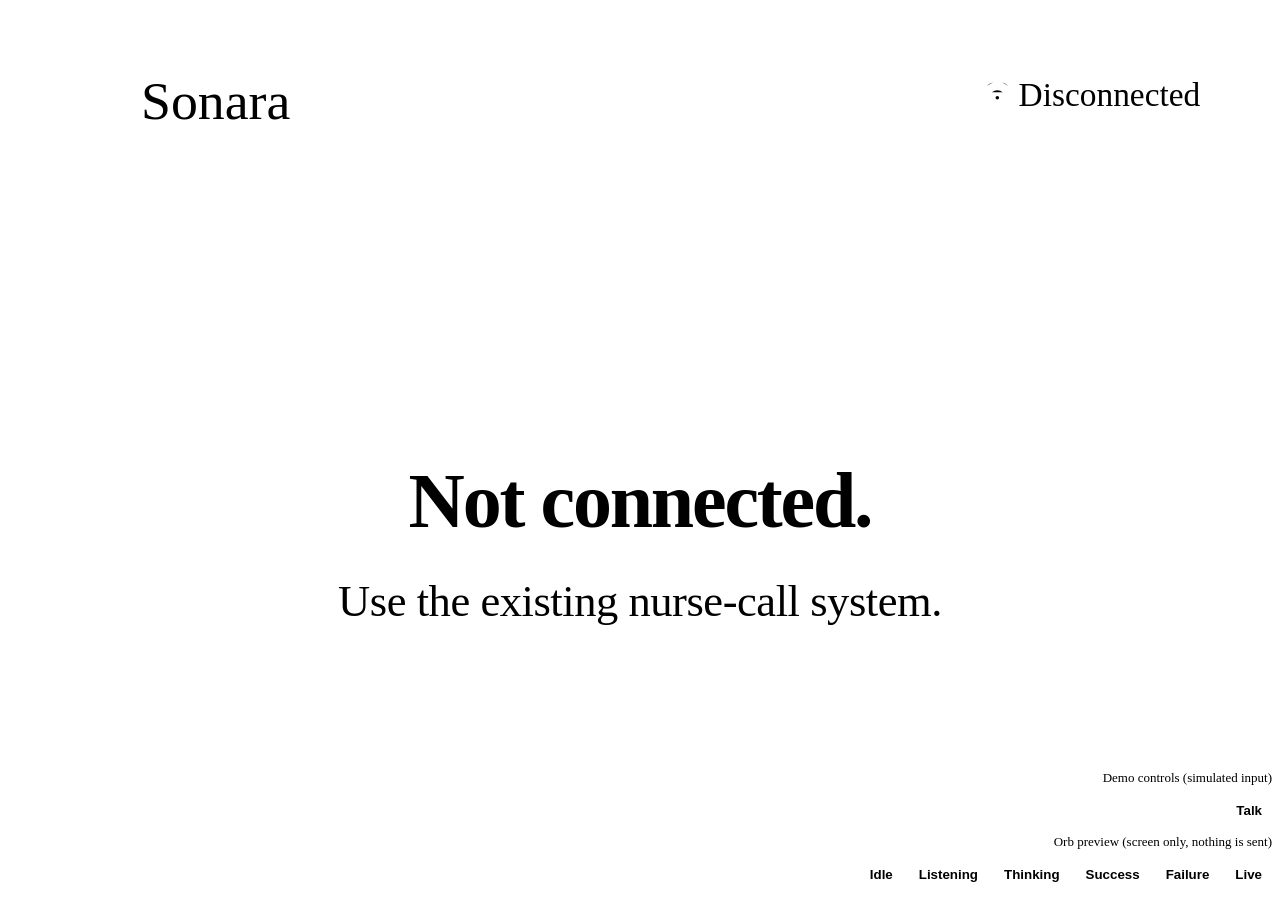
==== web/room/index.html @ c169e506 "ui: thinking view keeps the sand wash to match the peach orb" ====
<!doctype html>
<html lang="en">
<head>
<meta charset="utf-8">
<meta name="viewport" content="width=device-width, initial-scale=1">
<title>Sonara</title>
<link rel="preload" href="/static/shared/fonts/Inter.ttf" as="font" type="font/ttf" crossorigin>
<link rel="stylesheet" href="/static/shared/base.css">
<script src="/static/shared/orb.js"></script>
<style>
  /* Sized in mockup pixels: the v2 mockup panel is 690 x 478, so 1 mock px = --px at any screen size. */
  :root { --px: min(calc(100vw / 690), calc(100vh / 478)); }
  html, body { height: 100%; overflow: hidden; background: var(--canvas); }
  body { display: grid; place-items: center; --wash: var(--sand-wash); }
  body[data-view="listening"] { --wash: var(--lavender-wash); }   /* processing keeps the sand wash: the orb thinks in peach */
  body[data-view="confirm"] { --wash: var(--lilac-wash); }
  body[data-view="notified"], body[data-view="acked"] { --wash: var(--green-wash); }
  body[data-view="failed"], body[data-view="offline"] { --wash: var(--rose-wash); }

  /* full-bleed: fills the whole display (1024x600 on the board), no frame */
  .screen { position: fixed; inset: 0; overflow: hidden; background: var(--canvas); }
  .floor { position: absolute; inset: auto 0 0 0; height: max(calc(118 * var(--px)), 20vh); pointer-events: none;
    background: linear-gradient(to bottom, color-mix(in srgb, var(--wash) 0%, transparent), var(--wash) 70%);
    clip-path: polygon(0 0, 50% 62%, 100% 0, 100% 100%, 0 100%); transition: background .3s ease; }

  header { position: absolute; top: calc(24 * var(--px)); left: calc(34 * var(--px)); right: calc(26 * var(--px));
    display: flex; align-items: center; justify-content: space-between; z-index: 1; }
  .logo { font-size: calc(29 * var(--px)); gap: calc(12 * var(--px)); }
  .logo .ico { width: calc(42 * var(--px)); height: calc(40 * var(--px)); stroke-width: 3.2; }
  .conn { font-size: calc(18 * var(--px)); padding: calc(9 * var(--px)) calc(17 * var(--px)); border-radius: calc(9 * var(--px)); gap: calc(10 * var(--px)); }
  .conn .ico { width: calc(23 * var(--px)); height: calc(23 * var(--px)); }

  /* every screen is laid out absolutely to mockup coordinates, so states never reflow each other */
  /* the content box keeps the mockup's 690 x 478 proportions, centred on any screen shape */
  .view { position: absolute; left: 50%; top: 50%; width: calc(690 * var(--px)); height: calc(478 * var(--px));
    transform: translate(-50%, -50%); display: none; }
  body[data-view="ready"] #v-ready, body[data-view="retry"] #v-ready, body[data-view="cancelled"] #v-ready,
  body[data-view="listening"] #v-listen, body[data-view="processing"] #v-listen,
  body[data-view="confirm"] #v-confirm,
  body[data-view="sending"] #v-done, body[data-view="notified"] #v-done, body[data-view="acked"] #v-done,
  body[data-view="failed"] #v-done, body[data-view="offline"] #v-done { display: block; animation: in .25s ease both; }
  @keyframes in { from { opacity: 0; } }

  .t { position: absolute; left: 0; right: 0; text-align: center; margin: 0; padding: 0 calc(24 * var(--px)); }
  h1.t { font-weight: 800; letter-spacing: -.028em; line-height: 1.05; }
  .gray { color: var(--ink-2); font-weight: 400; letter-spacing: -.01em; }

  /* ready */
  #v-ready h1 { top: calc(110 * var(--px)); font-size: calc(54 * var(--px)); }
  #v-ready .sub { top: calc(174 * var(--px)); font-size: calc(24.5 * var(--px)); }
  /* listening */
  #v-listen h1 { top: calc(270 * var(--px)); font-size: calc(56 * var(--px)); }
  #v-listen .sub { top: calc(337 * var(--px)); font-size: calc(26 * var(--px)); }

  /* confirm */
  #v-confirm .ask { top: calc(84 * var(--px)); font-size: calc(26 * var(--px)); }
  .card { position: absolute; left: calc(57 * var(--px)); right: calc(57 * var(--px)); top: calc(137 * var(--px)); height: calc(103 * var(--px));
    background: var(--lilac-wash); border-radius: calc(6 * var(--px)); display: flex; align-items: center; justify-content: center; }
  .card .ico { width: calc(54 * var(--px)); height: calc(54 * var(--px)); stroke-width: 1.6; }
  .card .sep { width: 1px; height: calc(58 * var(--px)); background: var(--lilac); margin: 0 calc(36 * var(--px)) 0 calc(42 * var(--px)); }
  .card .phrase { font-size: calc(50 * var(--px)); font-weight: 800; letter-spacing: -.035em; white-space: nowrap; }
  #v-confirm .hint { top: calc(258 * var(--px)); font-size: calc(22 * var(--px)); }
  .pill { position: absolute; left: 50%; top: calc(312 * var(--px)); transform: translateX(-50%); height: calc(42 * var(--px));
    padding: 0 calc(30 * var(--px)); border-radius: calc(8 * var(--px)); background: var(--lilac-wash); display: flex; align-items: center;
    gap: calc(14 * var(--px)); font-size: calc(20 * var(--px)); color: #333; white-space: nowrap; }
  .pill .ico { width: calc(28 * var(--px)); height: calc(28 * var(--px)); }
  .btns { position: absolute; left: calc(40 * var(--px)); right: calc(27 * var(--px)); top: calc(390 * var(--px));
    display: grid; grid-template-columns: 201fr 187fr 187fr; gap: calc(21 * var(--px)); }
  .btns button { height: calc(62 * var(--px)); border-radius: calc(4 * var(--px)); border: calc(1.6 * var(--px)) solid #8E8A86; background: var(--surface);
    display: flex; align-items: center; justify-content: center; gap: calc(14 * var(--px)); font-size: calc(22 * var(--px)); font-weight: 600; letter-spacing: -.01em; }
  .btns button .ico { width: calc(28 * var(--px)); height: calc(28 * var(--px)); stroke-width: 2.2; }
  .btns .yes { background: #161616; border-color: #161616; color: #fff; }

  /* sending / notified / acknowledged / failed / offline */
  #v-done h1 { top: calc(245 * var(--px)); font-size: calc(42 * var(--px)); }
  #v-done .sub { top: calc(306 * var(--px)); font-size: calc(24 * var(--px)); }
  body[data-view="failed"] #v-done h1, body[data-view="offline"] #v-done h1 { color: var(--rose-ink); }

  /* Sonara orb (web/shared/orb.js): one character for every view; glides to where the mockup's mic / wave / badge were */
  .orb { position: absolute; left: 50%; top: calc(50% + (var(--y) - 239) * var(--px)); width: calc(var(--s) * var(--px));
    aspect-ratio: 260 / 230; transform: translate(-50%, -50%); z-index: 1; --y: 332; --s: 303;
    /* orb colours follow each view's background wash */
    --orb-idle: #F0A868; --orb-thinking: #F0A868; --orb-speaking: #F0A868;
    --orb-listening: var(--violet); --orb-success: var(--green); --orb-error: #E0697B;
    transition: top .45s cubic-bezier(.3,.7,.2,1), width .45s cubic-bezier(.3,.7,.2,1), opacity .2s ease; }
  body[data-view="listening"] .orb, body[data-view="processing"] .orb { --y: 180; }
  body[data-view="sending"] .orb, body[data-view="notified"] .orb, body[data-view="acked"] .orb,
  body[data-view="failed"] .orb, body[data-view="offline"] .orb { --y: 176; --s: 195; }
  body[data-view="confirm"] .orb { opacity: 0; }

  body.paused * { animation-play-state: paused !important; }
  .demo { position: fixed; right: 8px; bottom: 8px; display: flex; flex-wrap: wrap; gap: 6px; justify-content: flex-end; max-width: 60vw; z-index: 3; font-size: 13px; }
  .demo button { padding: 6px 10px; min-height: 36px; border-radius: 4px; background: var(--surface); border: 1px solid var(--line); font-weight: 600; }
  .demo span { width: 100%; text-align: right; color: var(--ink-2); }
</style>
</head>
<body data-view="ready">
<svg hidden aria-hidden="true">
  <symbol id="i-mark" viewBox="0 0 42 40"><path d="M3 15v10M11 10v20M19 4v32M27 9v22M35 14v12"/></symbol>
  <symbol id="i-wifi" viewBox="0 0 24 24"><path d="M2.5 9.5a14 14 0 0 1 19 0M5.8 13a9.3 9.3 0 0 1 12.4 0M9 16.4a4.6 4.6 0 0 1 6 0"/><circle cx="12" cy="19.6" r="1" fill="currentColor" stroke="none"/></symbol>
  <symbol id="i-wifi-off" viewBox="0 0 24 24"><path d="M3 3l18 18M9 16.4a4.6 4.6 0 0 1 6 0M5.8 13a9.3 9.3 0 0 1 4-2.2M14.6 10.9a9.3 9.3 0 0 1 3.6 2.1"/><circle cx="12" cy="19.6" r="1" fill="currentColor" stroke="none"/></symbol>
  <symbol id="i-mic" viewBox="0 0 24 24"><rect x="9" y="2.5" width="6" height="12" rx="3"/><path d="M5.5 11.5a6.5 6.5 0 0 0 13 0M12 18v3.5M8.5 21.5h7"/></symbol>
  <symbol id="i-check" viewBox="0 0 24 24"><path d="M5.5 12.5l4.2 4.2L18.5 7.8"/></symbol>
  <symbol id="i-x" viewBox="0 0 24 24"><path d="M6.5 6.5l11 11M17.5 6.5l-11 11"/></symbol>
  <symbol id="i-retry" viewBox="0 0 24 24"><path d="M19.5 12a7.5 7.5 0 1 1-2.2-5.3M19.5 4.5v4.6h-4.6"/></symbol>
  <symbol id="i-speaker" viewBox="0 0 24 24"><path d="M4 9.5h3.5L12 5.5v13l-4.5-4H4zM15.5 9a4 4 0 0 1 0 6M18 6.5a7.5 7.5 0 0 1 0 11"/></symbol>
  <symbol id="i-clock" viewBox="0 0 24 24"><circle cx="12" cy="12" r="8"/><path d="M12 7.5V12l3 2"/></symbol>
  <symbol id="i-alert" viewBox="0 0 24 24"><path d="M12 6.5v7M12 17.5v.01"/></symbol>
  <symbol id="i-WATER" viewBox="0 0 24 24"><path d="M4.5 3h15l-1.7 17.3a1 1 0 0 1-1 .9H7.2a1 1 0 0 1-1-.9zM5.6 10.5h12.8"/></symbol>
  <symbol id="i-FOOD" viewBox="0 0 24 24"><path d="M7 3v8M5 3v5a2 2 0 0 0 4 0V3M7 11v10M17 21V3c-2 0-3.5 2.5-3.5 6S15 13 17 13"/></symbol>
  <symbol id="i-BATHROOM" viewBox="0 0 24 24"><path d="M4 12h16v2a6 6 0 0 1-6 6h-4a6 6 0 0 1-6-6zM6 12V5a2 2 0 0 1 4 0M8 20l-1 2M16 20l1 2"/></symbol>
  <symbol id="i-PAIN" viewBox="0 0 24 24"><path d="M12 20s-7-4.4-7-10a4 4 0 0 1 7-2.6A4 4 0 0 1 19 10c0 5.6-7 10-7 10z"/></symbol>
  <symbol id="i-HELP" viewBox="0 0 24 24"><path d="M18 8a6 6 0 0 0-12 0v4l-2 3h16l-2-3zM10 19a2 2 0 0 0 4 0"/></symbol>
</svg>

<div class="screen">
  <div class="floor" aria-hidden="true"></div>
  <header>
    <span class="logo"><svg class="ico"><use href="#i-mark"/></svg>Sonara</span>
    <span class="conn" id="conn"><svg class="ico"><use href="#i-wifi-off" id="connIco"/></svg><span id="connText">Connecting</span></span>
  </header>

  <sonara-orb class="orb" id="orb" mode="idle" aria-hidden="true"></sonara-orb>

  <section class="view" id="v-ready" aria-live="polite">
    <h1 class="t" id="readyHead">What do you need?</h1>
    <p class="t gray sub" id="readySub">Just speak, and I’ll let your nurse know.</p>
  </section>

  <section class="view" id="v-listen" aria-live="polite">
    <h1 class="t" id="listenHead">I’m listening…</h1>
    <p class="t gray sub" id="listenSub">Tell me what you need.</p>
  </section>

  <section class="view" id="v-confirm" aria-live="polite">
    <p class="t gray ask">Did you mean…</p>
    <div class="card"><span id="cardIcon"></span><span class="sep" id="cardSep"></span><span class="phrase" id="phrase"></span></div>
    <p class="t gray hint">Say “yes” to confirm, or “no” to try again.</p>
    <div class="pill" id="pill"><svg class="ico"><use href="#i-speaker"/></svg>Playing aloud…</div>
    <div class="btns">
      <button data-a="retry"><svg class="ico"><use href="#i-retry"/></svg>Try again</button>
      <button data-a="cancel"><svg class="ico"><use href="#i-x"/></svg>No</button>
      <button class="yes" data-a="confirm"><svg class="ico"><use href="#i-check"/></svg>Yes</button>
    </div>
  </section>

  <section class="view" id="v-done" aria-live="polite">
    <h1 class="t" id="doneHead"></h1>
    <p class="t gray sub" id="doneSub"></p>
  </section>
</div>

<section class="demo" id="demo" hidden aria-label="Demo controls">
  <span>Demo controls (simulated input)</span>
  <button data-a="talk">Talk</button>
  <span>Orb preview (screen only, nothing is sent)</span>
  <button data-p="ready">Idle</button><button data-p="listening">Listening</button><button data-p="processing">Thinking</button>
  <button data-p="notified">Success</button><button data-p="failed">Failure</button><button data-p="">Live</button>
</section>

<script>
const $ = id => document.getElementById(id);
const post = (action, intent) => fetch("/api/room/input", { method: "POST",
  headers: { "Content-Type": "application/json" }, body: JSON.stringify({ action, intent }) });
const act = (a, i) => a === "retry" ? post("cancel").then(() => post("talk")) : post(a, i);
document.addEventListener("click", e => { const b = e.target.closest("button[data-a]"); if (b) act(b.dataset.a, b.dataset.i); });

// what the patient sees on the confirm card, in their words (ui owns these texts)
const PHRASE = { WATER: "I need water?", HELP: "I need help?", FOOD: "I’m hungry?", PAIN: "I’m in pain?", BATHROOM: "I need the bathroom?" };

const demo = $("demo");
demo.hidden = !new URLSearchParams(location.search).has("demo");
addEventListener("keydown", e => { if (e.key === "d" || e.key === "D") demo.hidden = !demo.hidden; });
let demoBuilt = false;

// done-view texts: [orb mode, headline, subline]. Never "they'll be with you soon": nobody has promised that.
const DONE = {
  sending:  ["thinking", "Sending to your nurse…", ""],
  notified: ["success", "Your nurse has been notified.", ""],
  acked:    ["success", "Your nurse acknowledged your request.", ""],
  failed:   ["error", "Unable to notify your nurse.", "Use the existing nurse-call system."],
  offline:  ["error", "Not connected.", "Use the existing nurse-call system."],
};
const RECENT_MS = 60000, PILL_MS = 4000;
let current = "", retryUntil = 0, lastKey = "", last = null, confirmSince = 0;

let preview = "";   // demo-only: force a view to check the orb; "" = follow the device
document.addEventListener("click", e => { const b = e.target.closest("button[data-p]");
  if (b) { preview = b.dataset.p; show(pick(last), last); } });

function pick(s) {
  if (preview) return preview;
  if (!s) return "offline";
  if (s.state === "LISTENING") return "listening";
  if (s.state === "PROCESSING") return "processing";
  if (s.state === "AWAIT_CONFIRM") return "confirm";
  if (Date.now() < retryUntil) return "retry";
  const r = s.request, fresh = r && Date.now() - Date.parse(r.updated_at) < RECENT_MS;
  if (r && r.status === "NOT_DISPLAYED") return "failed";       // never auto-hidden
  if (r && r.status === "QUEUED") return "sending";
  if (fresh && r.status === "DISPLAYED") return "notified";     // only after the nurse screen's receipt
  if (fresh && r.status === "ACKNOWLEDGED") return "acked";
  if (fresh && r.status === "CANCELLED") return "cancelled";
  return "ready";
}

function show(key, s) {
  const it = s && s.last && (s.intents || []).find(i => i.id === s.last.intent);
  const sig = key + (it ? it.id : "");
  if (key === "confirm") $("pill").hidden = Date.now() - confirmSince > PILL_MS;
  if (sig === current) return;
  if (key === "confirm") { confirmSince = Date.now(); $("pill").hidden = false; }
  current = sig;
  document.body.dataset.view = key;
  $("orb").setAttribute("mode", DONE[key] ? DONE[key][0] : key === "listening" ? "listening" : key === "processing" ? "thinking" : "idle");
  $("readyHead").textContent = key === "retry" ? "I didn’t understand." : key === "cancelled" ? "Okay, not sent." : "What do you need?";
  $("readySub").textContent = key === "retry" ? "Please try again." : key === "cancelled" ? "Say something whenever you’re ready." : "Just speak, and I’ll let your nurse know.";
  $("listenHead").textContent = key === "processing" ? "One moment…" : "I’m listening…";
  $("listenSub").textContent = key === "processing" ? "Working out what you said." : "Tell me what you need.";
  if (key === "confirm") {
    const id = it && it.id, has = id && document.getElementById("i-" + id);
    $("cardIcon").innerHTML = has ? `<svg class="ico"><use href="#i-${id}"/></svg>` : "";
    $("cardSep").hidden = !has;
    $("phrase").textContent = PHRASE[id] || ((it ? it.label : (s.last.text || "").replace(/[.!?]+$/, "")) + "?");
    fitPhrase();
  }
  if (DONE[key]) {
    const [, head, sub] = DONE[key];
    $("doneHead").textContent = head; $("doneSub").textContent = sub;
  }
}

// shrink a long phrase until it fits inside the card (mockup size is the maximum)
function fitPhrase() {
  const card = document.querySelector(".card"), ph = $("phrase");
  ph.style.fontSize = "";
  const edge = () => card.getBoundingClientRect().right - card.clientWidth * 0.05;
  let size = parseFloat(getComputedStyle(ph).fontSize);
  while (ph.getBoundingClientRect().right > edge() && size > 12) { size -= 1; ph.style.fontSize = size + "px"; }
}
addEventListener("resize", fitPhrase);

function render(s) {
  last = s;
  const k = s.last && s.last.understood === false ? JSON.stringify(s.last) : "";
  if (k && k !== lastKey && s.state === "IDLE") retryUntil = Date.now() + 5000;   // fresh rejection
  lastKey = k;
  if (!demoBuilt && s.intents) {
    demoBuilt = true;
    for (const i of s.intents) { const b = document.createElement("button");
      b.textContent = i.label; b.dataset.a = "select"; b.dataset.i = i.id; demo.append(b); }
  }
  show(pick(s), s);
}
// shortcut: "Playing aloud…" shows for the first 4 s of confirm; upgrade when device sends TTS start/end events
setInterval(() => last && show(pick(last), last), 500);

function connect() {
  const ws = new WebSocket(`${location.protocol === "https:" ? "wss" : "ws"}://${location.host}/ws?role=room`);
  ws.onopen = () => { $("conn").classList.add("on"); $("connText").textContent = "Connected"; $("connIco").setAttribute("href", "#i-wifi"); };
  ws.onmessage = e => { const m = JSON.parse(e.data); if (m.type === "room_state") render(m); };
  ws.onclose = () => { $("conn").classList.remove("on"); $("connText").textContent = "Disconnected"; $("connIco").setAttribute("href", "#i-wifi-off");
    last = null; show("offline"); setTimeout(connect, 1500); };
}
connect();
document.addEventListener("visibilitychange", () => document.body.classList.toggle("paused", document.hidden));
</script>
</body>
</html>
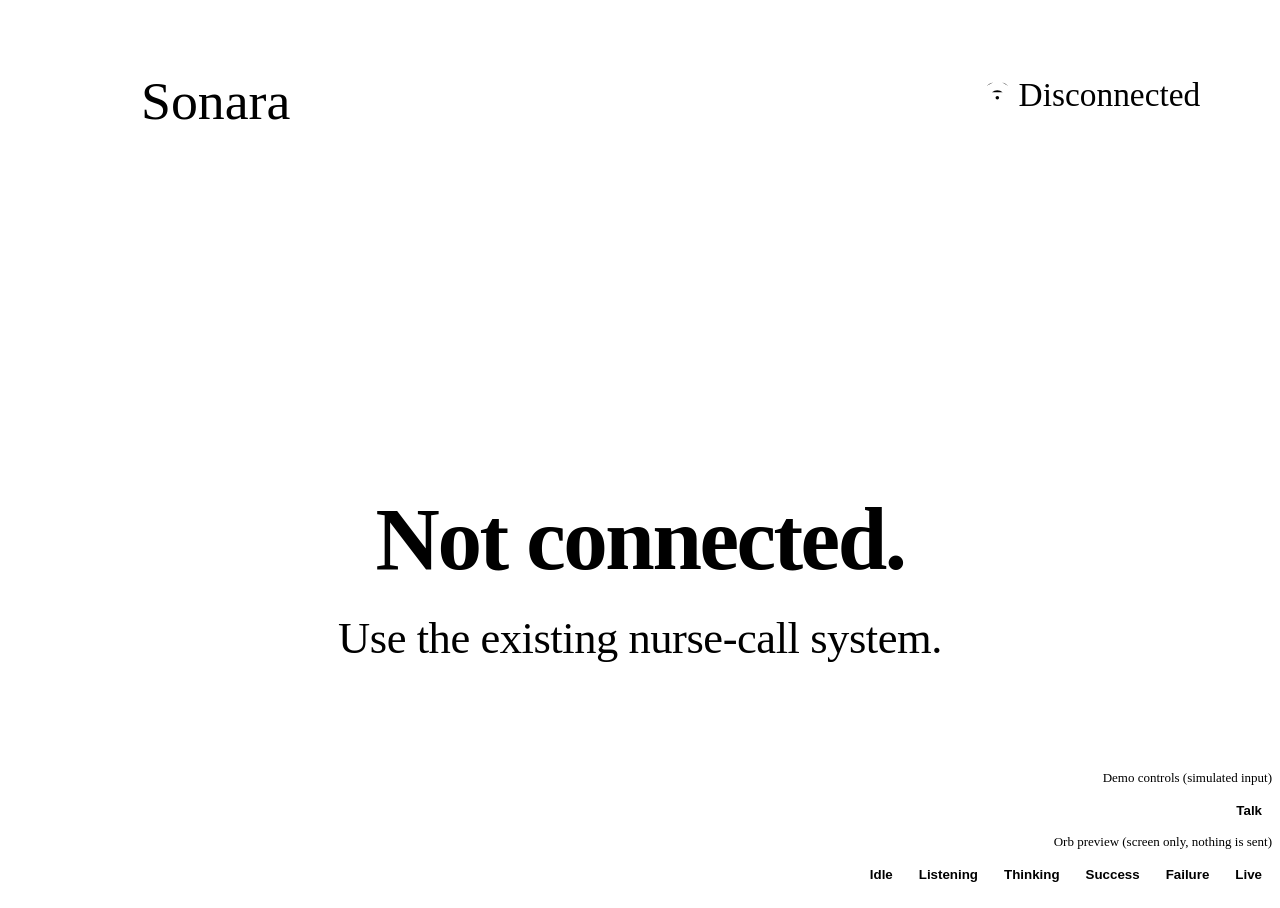
==== commit 49015b3a: "ui: uniform room layout; orb morphs into the confirm phrase card Every screen: orb at one spot, head" ====
--- a/web/room/index.html
+++ b/web/room/index.html
@@ -33,7 +33,8 @@
   /* every screen is laid out absolutely to mockup coordinates, so states never reflow each other */
   /* the content box keeps the mockup's 690 x 478 proportions, centred on any screen shape */
   .view { position: absolute; left: 50%; top: 50%; width: calc(690 * var(--px)); height: calc(478 * var(--px));
-    transform: translate(-50%, -50%); display: none; }
+    transform: translate(-50%, -50%); display: none; z-index: 2; pointer-events: none; }
+  .view button { pointer-events: auto; }
   body[data-view="ready"] #v-ready, body[data-view="retry"] #v-ready, body[data-view="cancelled"] #v-ready,
   body[data-view="listening"] #v-listen, body[data-view="processing"] #v-listen,
   body[data-view="confirm"] #v-confirm,
@@ -45,21 +46,22 @@
   h1.t { font-weight: 800; letter-spacing: -.028em; line-height: 1.05; }
   .gray { color: var(--ink-2); font-weight: 400; letter-spacing: -.01em; }
 
-  /* ready */
-  #v-ready h1 { top: calc(110 * var(--px)); font-size: calc(54 * var(--px)); }
-  #v-ready .sub { top: calc(174 * var(--px)); font-size: calc(24.5 * var(--px)); }
-  /* listening */
-  #v-listen h1 { top: calc(270 * var(--px)); font-size: calc(56 * var(--px)); }
-  #v-listen .sub { top: calc(337 * var(--px)); font-size: calc(26 * var(--px)); }
+  /* one layout for every screen: character (orb, or the card it becomes) centred at y 165, headline + subline stacked from y 262 */
+  .txt { position: absolute; left: 0; right: 0; top: calc(262 * var(--px)); display: flex; flex-direction: column; gap: calc(14 * var(--px)); }
+  .txt .t { position: static; }
+  .view h1.t { font-size: calc(48 * var(--px)); text-wrap: balance; }
+  .view .sub { font-size: calc(24 * var(--px)); }
 
   /* confirm */
-  #v-confirm .ask { top: calc(84 * var(--px)); font-size: calc(26 * var(--px)); }
-  .card { position: absolute; left: calc(57 * var(--px)); right: calc(57 * var(--px)); top: calc(137 * var(--px)); height: calc(103 * var(--px));
-    background: var(--lilac-wash); border-radius: calc(6 * var(--px)); display: flex; align-items: center; justify-content: center; }
+  #v-confirm .ask { top: calc(72 * var(--px)); font-size: calc(24 * var(--px)); }
+  /* the card's fill is the orb itself (it morphs into this box); only the content fades in on top */
+  .card { position: absolute; left: calc(57 * var(--px)); right: calc(57 * var(--px)); top: calc(113.5 * var(--px)); height: calc(103 * var(--px));
+    z-index: 2; border-radius: calc(6 * var(--px)); display: flex; align-items: center; justify-content: center; }
+  .card > * { animation: in .3s .35s ease both; }
   .card .ico { width: calc(54 * var(--px)); height: calc(54 * var(--px)); stroke-width: 1.6; }
   .card .sep { width: 1px; height: calc(58 * var(--px)); background: var(--lilac); margin: 0 calc(36 * var(--px)) 0 calc(42 * var(--px)); }
   .card .phrase { font-size: calc(50 * var(--px)); font-weight: 800; letter-spacing: -.035em; white-space: nowrap; }
-  #v-confirm .hint { top: calc(258 * var(--px)); font-size: calc(22 * var(--px)); }
+  #v-confirm .hint { top: calc(262 * var(--px)); font-size: calc(24 * var(--px)); }
   .pill { position: absolute; left: 50%; top: calc(312 * var(--px)); transform: translateX(-50%); height: calc(42 * var(--px));
     padding: 0 calc(30 * var(--px)); border-radius: calc(8 * var(--px)); background: var(--lilac-wash); display: flex; align-items: center;
     gap: calc(14 * var(--px)); font-size: calc(20 * var(--px)); color: #333; white-space: nowrap; }
@@ -72,21 +74,17 @@
   .btns .yes { background: #161616; border-color: #161616; color: #fff; }
 
   /* sending / notified / acknowledged / failed / offline */
-  #v-done h1 { top: calc(245 * var(--px)); font-size: calc(42 * var(--px)); }
-  #v-done .sub { top: calc(306 * var(--px)); font-size: calc(24 * var(--px)); }
   body[data-view="failed"] #v-done h1, body[data-view="offline"] #v-done h1 { color: var(--rose-ink); }
 
-  /* Sonara orb (web/shared/orb.js): one character for every view; glides to where the mockup's mic / wave / badge were */
+  /* Sonara orb (web/shared/orb.js): one character for every view; same spot on every screen, becomes the phrase card on confirm */
   .orb { position: absolute; left: 50%; top: calc(50% + (var(--y) - 239) * var(--px)); width: calc(var(--s) * var(--px));
-    aspect-ratio: 260 / 230; transform: translate(-50%, -50%); z-index: 1; --y: 332; --s: 303;
+    aspect-ratio: 260 / 230; transform: translate(-50%, -50%); z-index: 1; --y: 165; --s: 270;
     /* orb colours follow each view's background wash */
     --orb-idle: #F0A868; --orb-thinking: #F0A868; --orb-speaking: #F0A868;
-    --orb-listening: var(--violet); --orb-success: var(--green); --orb-error: #E0697B;
+    --orb-listening: var(--violet); --orb-success: var(--green); --orb-error: #E0697B; --orb-card: var(--lilac-wash);
     transition: top .45s cubic-bezier(.3,.7,.2,1), width .45s cubic-bezier(.3,.7,.2,1), opacity .2s ease; }
-  body[data-view="listening"] .orb, body[data-view="processing"] .orb { --y: 180; }
-  body[data-view="sending"] .orb, body[data-view="notified"] .orb, body[data-view="acked"] .orb,
-  body[data-view="failed"] .orb, body[data-view="offline"] .orb { --y: 176; --s: 195; }
-  body[data-view="confirm"] .orb { opacity: 0; }
+  /* confirm: the orb stretches into the 576 x 103 phrase card (box size in orb viewBox units, 260 units = element width) */
+  body[data-view="confirm"] .orb { --s: 599; --orb-box-w: 125; --orb-box-h: 22.3; --orb-box-r: 2.6; }
 
   body.paused * { animation-play-state: paused !important; }
   .demo { position: fixed; right: 8px; bottom: 8px; display: flex; flex-wrap: wrap; gap: 6px; justify-content: flex-end; max-width: 60vw; z-index: 3; font-size: 13px; }
@@ -123,13 +121,17 @@
   <sonara-orb class="orb" id="orb" mode="idle" aria-hidden="true"></sonara-orb>
 
   <section class="view" id="v-ready" aria-live="polite">
-    <h1 class="t" id="readyHead">What do you need?</h1>
-    <p class="t gray sub" id="readySub">Just speak, and I’ll let your nurse know.</p>
+    <div class="txt">
+      <h1 class="t" id="readyHead">What do you need?</h1>
+      <p class="t gray sub" id="readySub">Just speak, and I’ll let your nurse know.</p>
+    </div>
   </section>
 
   <section class="view" id="v-listen" aria-live="polite">
-    <h1 class="t" id="listenHead">I’m listening…</h1>
-    <p class="t gray sub" id="listenSub">Tell me what you need.</p>
+    <div class="txt">
+      <h1 class="t" id="listenHead">I’m listening…</h1>
+      <p class="t gray sub" id="listenSub">Tell me what you need.</p>
+    </div>
   </section>
 
   <section class="view" id="v-confirm" aria-live="polite">
@@ -145,8 +147,10 @@
   </section>
 
   <section class="view" id="v-done" aria-live="polite">
-    <h1 class="t" id="doneHead"></h1>
-    <p class="t gray sub" id="doneSub"></p>
+    <div class="txt">
+      <h1 class="t" id="doneHead"></h1>
+      <p class="t gray sub" id="doneSub"></p>
+    </div>
   </section>
 </div>
 
@@ -212,7 +216,7 @@
   if (key === "confirm") { confirmSince = Date.now(); $("pill").hidden = false; }
   current = sig;
   document.body.dataset.view = key;
-  $("orb").setAttribute("mode", DONE[key] ? DONE[key][0] : key === "listening" ? "listening" : key === "processing" ? "thinking" : "idle");
+  $("orb").setAttribute("mode", DONE[key] ? DONE[key][0] : key === "listening" ? "listening" : key === "processing" ? "thinking" : key === "confirm" ? "card" : "idle");
   $("readyHead").textContent = key === "retry" ? "I didn’t understand." : key === "cancelled" ? "Okay, not sent." : "What do you need?";
   $("readySub").textContent = key === "retry" ? "Please try again." : key === "cancelled" ? "Say something whenever you’re ready." : "Just speak, and I’ll let your nurse know.";
   $("listenHead").textContent = key === "processing" ? "One moment…" : "I’m listening…";
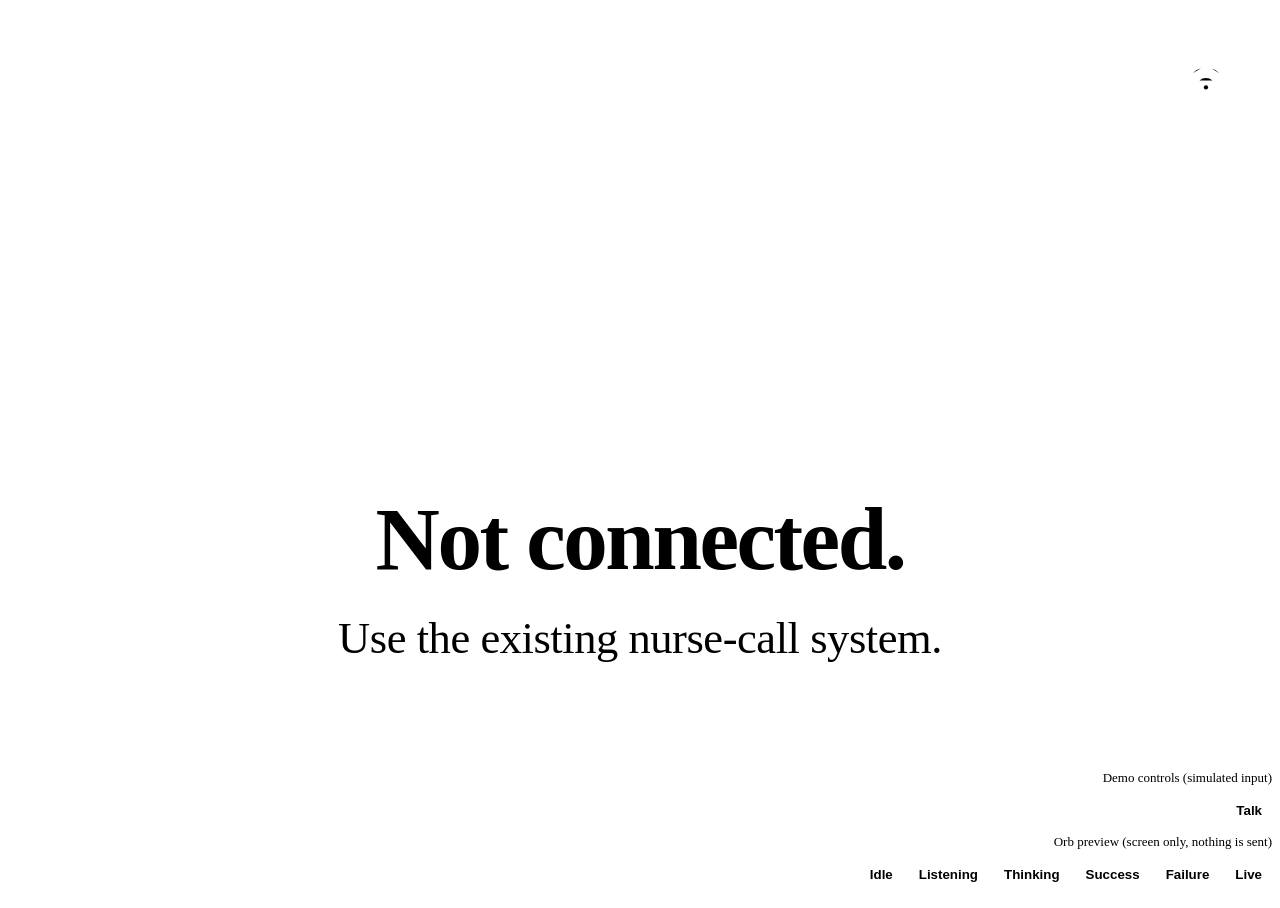
==== commit 2c8c17b1: "ui: room header drops the logo (boot screen only); connection is a plain black wifi glyph" ====
--- a/web/room/index.html
+++ b/web/room/index.html
@@ -25,10 +25,12 @@
 
   header { position: absolute; top: calc(24 * var(--px)); left: calc(34 * var(--px)); right: calc(26 * var(--px));
     display: flex; align-items: center; justify-content: space-between; z-index: 1; }
-  .logo { font-size: calc(29 * var(--px)); gap: calc(12 * var(--px)); }
-  .logo .ico { width: calc(42 * var(--px)); height: calc(40 * var(--px)); stroke-width: 3.2; }
-  .conn { font-size: calc(18 * var(--px)); padding: calc(9 * var(--px)) calc(17 * var(--px)); border-radius: calc(9 * var(--px)); gap: calc(10 * var(--px)); }
-  .conn .ico { width: calc(23 * var(--px)); height: calc(23 * var(--px)); }
+  /* status-bar style: just the wifi glyph, like a phone (word kept for screen readers); logo only on the boot screen */
+  header { justify-content: flex-end; }
+  .conn, .conn.on { padding: 0; background: none; color: var(--ink); }
+  .conn:not(.on) { color: var(--rose-ink); }
+  .conn .ico { width: calc(28 * var(--px)); height: calc(28 * var(--px)); stroke-width: 2.2; }
+  .sr { position: absolute; width: 1px; height: 1px; overflow: hidden; clip-path: inset(50%); white-space: nowrap; }
 
   /* every screen is laid out absolutely to mockup coordinates, so states never reflow each other */
   /* the content box keeps the mockup's 690 x 478 proportions, centred on any screen shape */
@@ -114,8 +116,7 @@
 <div class="screen">
   <div class="floor" aria-hidden="true"></div>
   <header>
-    <span class="logo"><svg class="ico"><use href="#i-mark"/></svg>Sonara</span>
-    <span class="conn" id="conn"><svg class="ico"><use href="#i-wifi-off" id="connIco"/></svg><span id="connText">Connecting</span></span>
+    <span class="conn" id="conn"><svg class="ico"><use href="#i-wifi-off" id="connIco"/></svg><span class="sr" id="connText">Connecting</span></span>
   </header>
 
   <sonara-orb class="orb" id="orb" mode="idle" aria-hidden="true"></sonara-orb>
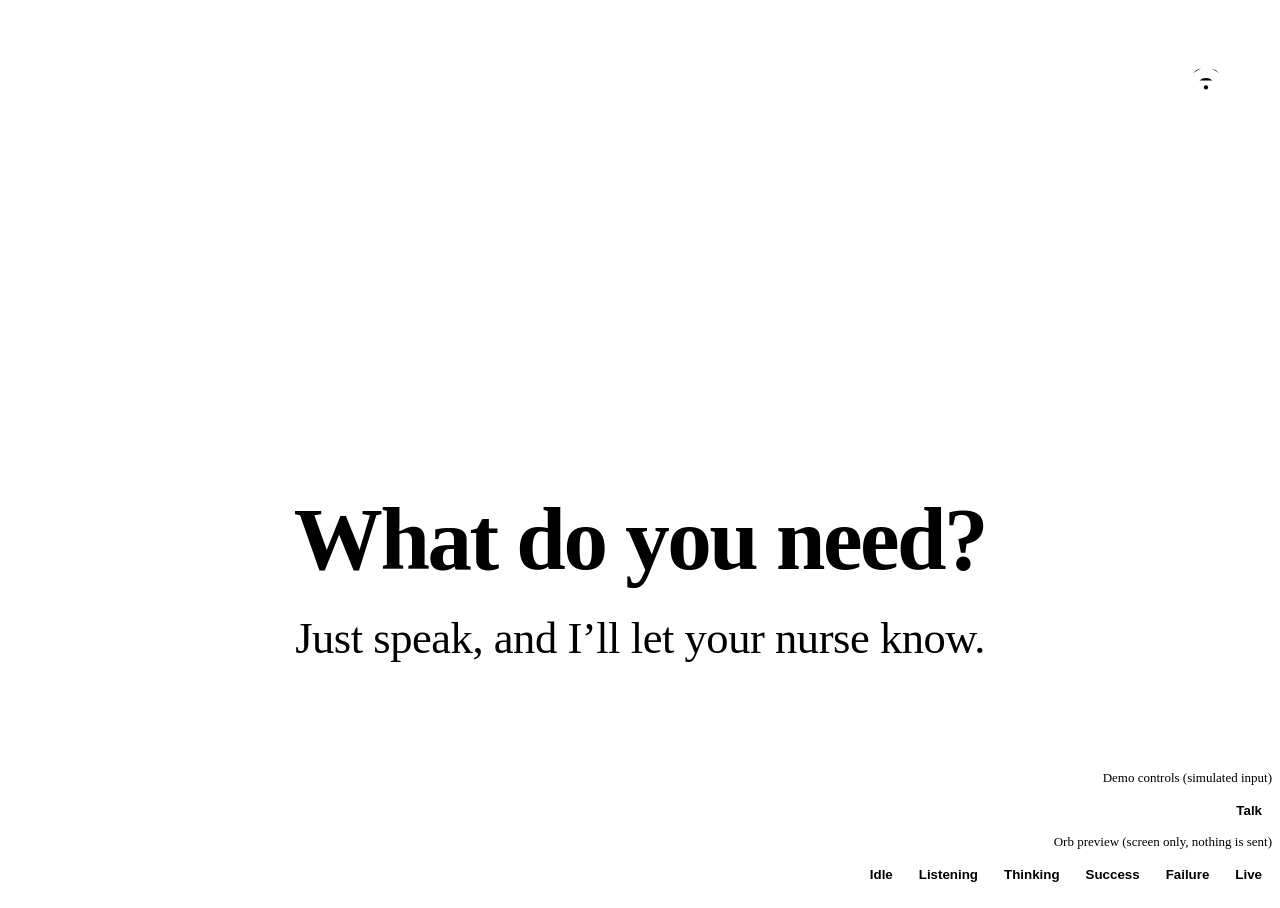
==== commit 4c3f9143: "ui: start-up animation (<sonara-intro>): logo slides in, wordmark wipes away, bars fuse into the orb" ====
--- a/web/room/index.html
+++ b/web/room/index.html
@@ -7,6 +7,7 @@
 <link rel="preload" href="/static/shared/fonts/Inter.ttf" as="font" type="font/ttf" crossorigin>
 <link rel="stylesheet" href="/static/shared/base.css">
 <script src="/static/shared/orb.js"></script>
+<script src="/static/shared/intro.js"></script>
 <style>
   /* Sized in mockup pixels: the v2 mockup panel is 690 x 478, so 1 mock px = --px at any screen size. */
   :root { --px: min(calc(100vw / 690), calc(100vh / 478)); }
@@ -88,13 +89,17 @@
   /* confirm: the orb stretches into the 576 x 103 phrase card (box size in orb viewBox units, 260 units = element width) */
   body[data-view="confirm"] .orb { --s: 599; --orb-box-w: 125; --orb-box-h: 22.3; --orb-box-r: 2.6; }
 
+  /* boot: the start-up animation covers the screen and lands its orb on #orb (web/shared/intro.js) */
+  sonara-intro { --orb-idle: #F0A868; --intro-bg: var(--canvas); }
+  body.booting #orb { visibility: hidden; }
+
   body.paused * { animation-play-state: paused !important; }
   .demo { position: fixed; right: 8px; bottom: 8px; display: flex; flex-wrap: wrap; gap: 6px; justify-content: flex-end; max-width: 60vw; z-index: 3; font-size: 13px; }
   .demo button { padding: 6px 10px; min-height: 36px; border-radius: 4px; background: var(--surface); border: 1px solid var(--line); font-weight: 600; }
   .demo span { width: 100%; text-align: right; color: var(--ink-2); }
 </style>
 </head>
-<body data-view="ready">
+<body data-view="ready" class="booting">
 <svg hidden aria-hidden="true">
   <symbol id="i-mark" viewBox="0 0 42 40"><path d="M3 15v10M11 10v20M19 4v32M27 9v22M35 14v12"/></symbol>
   <symbol id="i-wifi" viewBox="0 0 24 24"><path d="M2.5 9.5a14 14 0 0 1 19 0M5.8 13a9.3 9.3 0 0 1 12.4 0M9 16.4a4.6 4.6 0 0 1 6 0"/><circle cx="12" cy="19.6" r="1" fill="currentColor" stroke="none"/></symbol>
@@ -120,6 +125,7 @@
   </header>
 
   <sonara-orb class="orb" id="orb" mode="idle" aria-hidden="true"></sonara-orb>
+  <sonara-intro id="intro" land="#orb"></sonara-intro>
 
   <section class="view" id="v-ready" aria-live="polite">
     <div class="txt">
@@ -172,6 +178,16 @@
 
 // what the patient sees on the confirm card, in their words (ui owns these texts)
 const PHRASE = { WATER: "I need water?", HELP: "I need help?", FOOD: "I’m hungry?", PAIN: "I’m in pain?", BATHROOM: "I need the bathroom?" };
+
+// boot: logo slides in, becomes the orb, orb lands in its spot; ?nointro skips it
+const intro = $("intro");
+if (new URLSearchParams(location.search).has("nointro")) { intro.remove(); document.body.classList.remove("booting"); }
+else {
+  const finish = () => { if (!intro.isConnected) return; intro.handOff($("orb")); document.body.classList.remove("booting"); intro.remove(); };
+  intro.addEventListener("done", finish);
+  intro.play();
+  setTimeout(finish, 8000);   // failsafe: never leave the patient screen covered
+}
 
 const demo = $("demo");
 demo.hidden = !new URLSearchParams(location.search).has("demo");
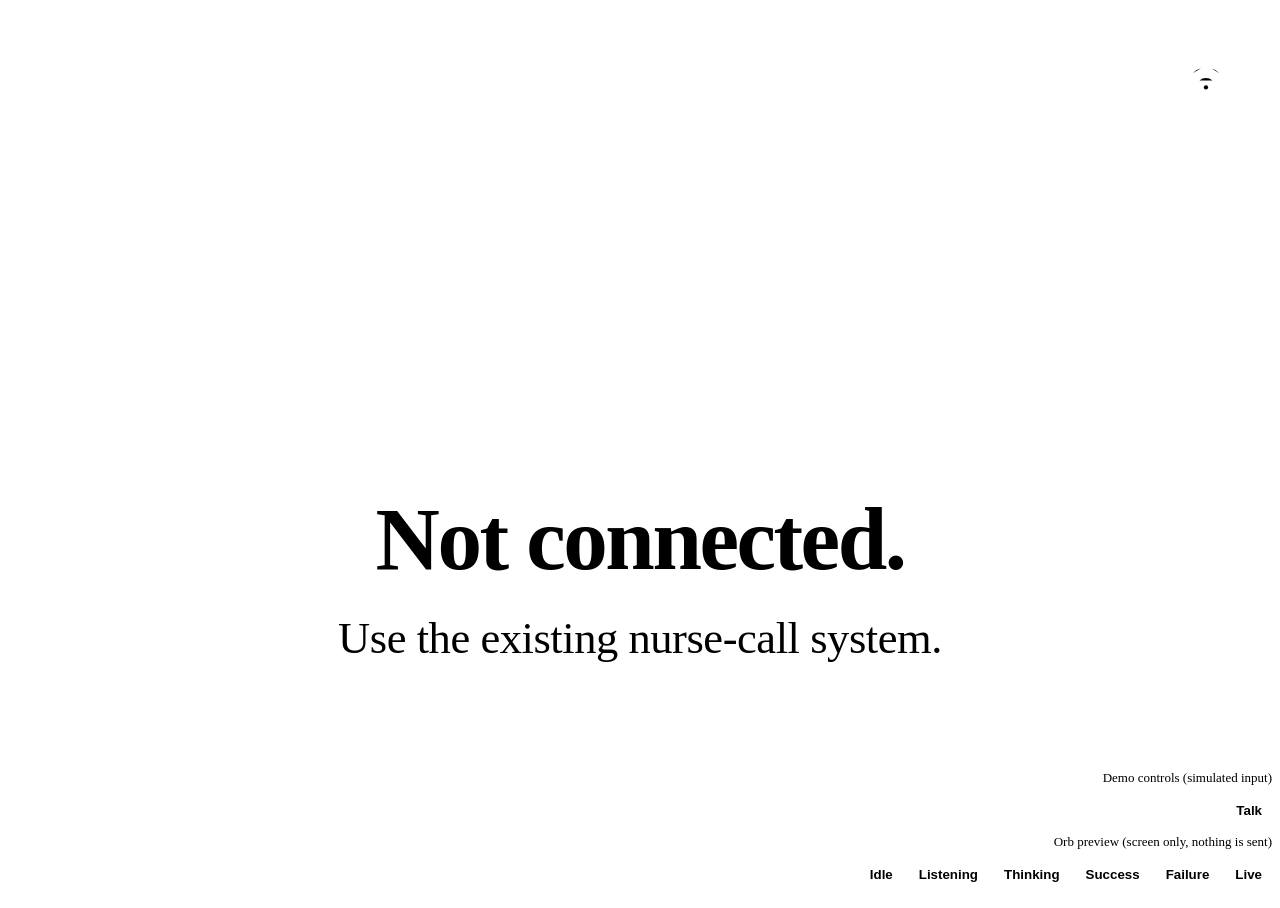
==== commit cfa704e4: "ui: drop the start-up intro from the room display (too heavy for the board); keep it as a standalone" ====
--- a/web/room/index.html
+++ b/web/room/index.html
@@ -7,7 +7,6 @@
 <link rel="preload" href="/static/shared/fonts/Inter.ttf" as="font" type="font/ttf" crossorigin>
 <link rel="stylesheet" href="/static/shared/base.css">
 <script src="/static/shared/orb.js"></script>
-<script src="/static/shared/intro.js"></script>
 <style>
   /* Sized in mockup pixels: the v2 mockup panel is 690 x 478, so 1 mock px = --px at any screen size. */
   :root { --px: min(calc(100vw / 690), calc(100vh / 478)); }
@@ -89,17 +88,13 @@
   /* confirm: the orb stretches into the 576 x 103 phrase card (box size in orb viewBox units, 260 units = element width) */
   body[data-view="confirm"] .orb { --s: 599; --orb-box-w: 125; --orb-box-h: 22.3; --orb-box-r: 2.6; }
 
-  /* boot: the start-up animation covers the screen and lands its orb on #orb (web/shared/intro.js) */
-  sonara-intro { --orb-idle: #F0A868; --intro-bg: var(--canvas); }
-  body.booting #orb { visibility: hidden; }
-
   body.paused * { animation-play-state: paused !important; }
   .demo { position: fixed; right: 8px; bottom: 8px; display: flex; flex-wrap: wrap; gap: 6px; justify-content: flex-end; max-width: 60vw; z-index: 3; font-size: 13px; }
   .demo button { padding: 6px 10px; min-height: 36px; border-radius: 4px; background: var(--surface); border: 1px solid var(--line); font-weight: 600; }
   .demo span { width: 100%; text-align: right; color: var(--ink-2); }
 </style>
 </head>
-<body data-view="ready" class="booting">
+<body data-view="ready">
 <svg hidden aria-hidden="true">
   <symbol id="i-mark" viewBox="0 0 42 40"><path d="M3 15v10M11 10v20M19 4v32M27 9v22M35 14v12"/></symbol>
   <symbol id="i-wifi" viewBox="0 0 24 24"><path d="M2.5 9.5a14 14 0 0 1 19 0M5.8 13a9.3 9.3 0 0 1 12.4 0M9 16.4a4.6 4.6 0 0 1 6 0"/><circle cx="12" cy="19.6" r="1" fill="currentColor" stroke="none"/></symbol>
@@ -125,7 +120,6 @@
   </header>
 
   <sonara-orb class="orb" id="orb" mode="idle" aria-hidden="true"></sonara-orb>
-  <sonara-intro id="intro" land="#orb"></sonara-intro>
 
   <section class="view" id="v-ready" aria-live="polite">
     <div class="txt">
@@ -178,16 +172,6 @@
 
 // what the patient sees on the confirm card, in their words (ui owns these texts)
 const PHRASE = { WATER: "I need water?", HELP: "I need help?", FOOD: "I’m hungry?", PAIN: "I’m in pain?", BATHROOM: "I need the bathroom?" };
-
-// boot: logo slides in, becomes the orb, orb lands in its spot; ?nointro skips it
-const intro = $("intro");
-if (new URLSearchParams(location.search).has("nointro")) { intro.remove(); document.body.classList.remove("booting"); }
-else {
-  const finish = () => { if (!intro.isConnected) return; intro.handOff($("orb")); document.body.classList.remove("booting"); intro.remove(); };
-  intro.addEventListener("done", finish);
-  intro.play();
-  setTimeout(finish, 8000);   // failsafe: never leave the patient screen covered
-}
 
 const demo = $("demo");
 demo.hidden = !new URLSearchParams(location.search).has("demo");
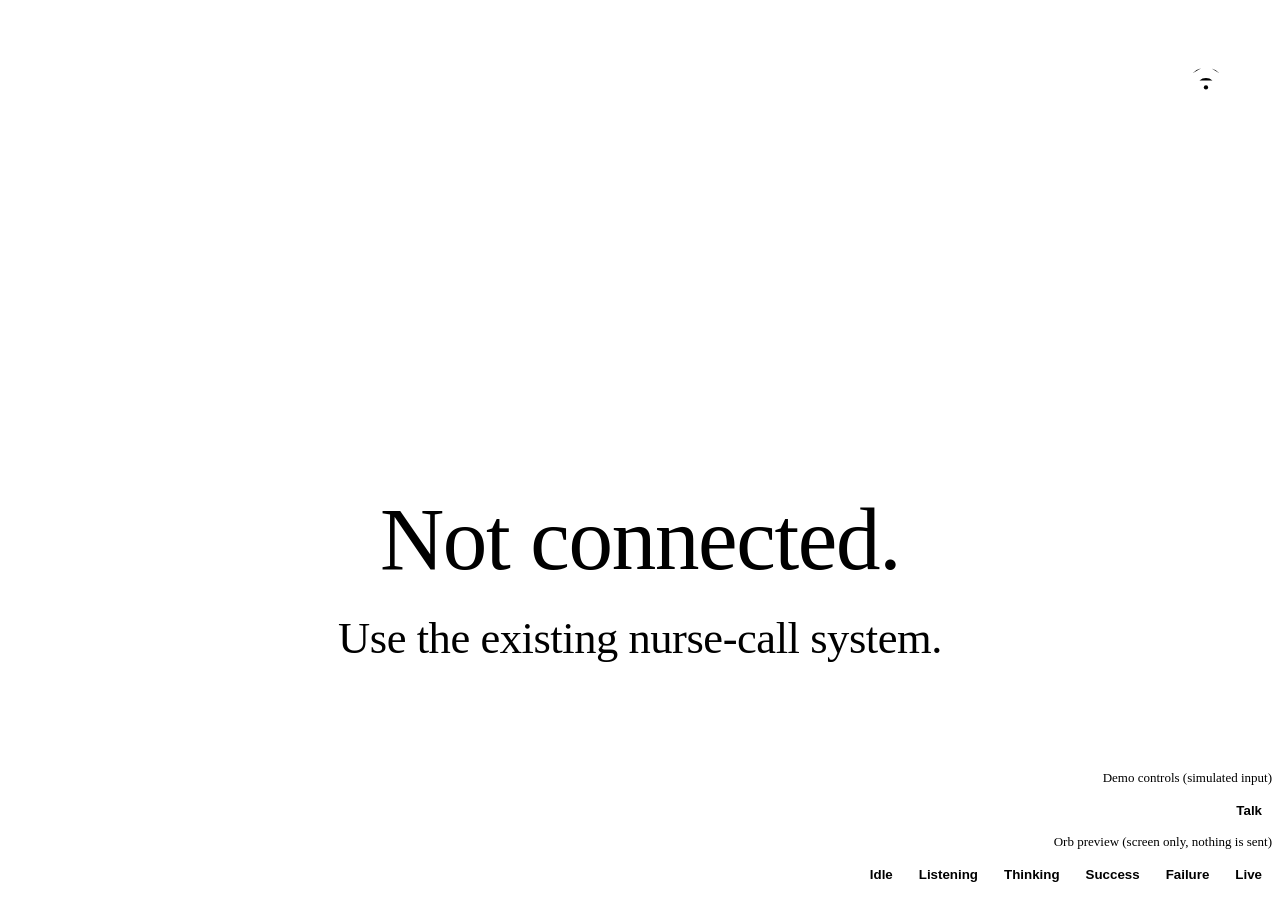
==== commit 73c20148: "ui: thin type, wordmark Inter ExtraLight, display text Inter Light on both UIs" ====
--- a/web/room/index.html
+++ b/web/room/index.html
@@ -45,7 +45,7 @@
   @keyframes in { from { opacity: 0; } }
 
   .t { position: absolute; left: 0; right: 0; text-align: center; margin: 0; padding: 0 calc(24 * var(--px)); }
-  h1.t { font-weight: 800; letter-spacing: -.028em; line-height: 1.05; }
+  h1.t { font-weight: var(--w-display); letter-spacing: -.015em; line-height: 1.05; }
   .gray { color: var(--ink-2); font-weight: 400; letter-spacing: -.01em; }
 
   /* one layout for every screen: character (orb, or the card it becomes) centred at y 165, headline + subline stacked from y 262 */
@@ -62,7 +62,7 @@
   .card > * { animation: in .3s .35s ease both; }
   .card .ico { width: calc(54 * var(--px)); height: calc(54 * var(--px)); stroke-width: 1.6; }
   .card .sep { width: 1px; height: calc(58 * var(--px)); background: var(--lilac); margin: 0 calc(36 * var(--px)) 0 calc(42 * var(--px)); }
-  .card .phrase { font-size: calc(50 * var(--px)); font-weight: 800; letter-spacing: -.035em; white-space: nowrap; }
+  .card .phrase { font-size: calc(50 * var(--px)); font-weight: var(--w-display); letter-spacing: -.02em; white-space: nowrap; }
   #v-confirm .hint { top: calc(262 * var(--px)); font-size: calc(24 * var(--px)); }
   .pill { position: absolute; left: 50%; top: calc(312 * var(--px)); transform: translateX(-50%); height: calc(42 * var(--px));
     padding: 0 calc(30 * var(--px)); border-radius: calc(8 * var(--px)); background: var(--lilac-wash); display: flex; align-items: center;
@@ -196,6 +196,7 @@
 function pick(s) {
   if (preview) return preview;
   if (!s) return "offline";
+  if (s.display) return s.display.view;
   if (s.state === "LISTENING") return "listening";
   if (s.state === "PROCESSING") return "processing";
   if (s.state === "AWAIT_CONFIRM") return "confirm";
@@ -210,11 +211,12 @@
 }
 
 function show(key, s) {
-  const it = s && s.last && (s.intents || []).find(i => i.id === s.last.intent);
-  const sig = key + (it ? it.id : "");
-  if (key === "confirm") $("pill").hidden = Date.now() - confirmSince > PILL_MS;
+  const intent = s && (s.display ? s.display.intent : s.last && s.last.intent);
+  const it = s && (s.intents || []).find(i => i.id === intent);
+  const sig = key + (it ? it.id : "") + (s && s.display ? s.display.event_id : "");
+  if (key === "confirm") $("pill").hidden = !!(s && s.display) || Date.now() - confirmSince > PILL_MS;
   if (sig === current) return;
-  if (key === "confirm") { confirmSince = Date.now(); $("pill").hidden = false; }
+  if (key === "confirm") { confirmSince = Date.now(); $("pill").hidden = !!(s && s.display); }
   current = sig;
   document.body.dataset.view = key;
   $("orb").setAttribute("mode", DONE[key] ? DONE[key][0] : key === "listening" ? "listening" : key === "processing" ? "thinking" : key === "confirm" ? "card" : "idle");
@@ -226,7 +228,7 @@
     const id = it && it.id, has = id && document.getElementById("i-" + id);
     $("cardIcon").innerHTML = has ? `<svg class="ico"><use href="#i-${id}"/></svg>` : "";
     $("cardSep").hidden = !has;
-    $("phrase").textContent = PHRASE[id] || ((it ? it.label : (s.last.text || "").replace(/[.!?]+$/, "")) + "?");
+    $("phrase").textContent = PHRASE[id] || ((it ? it.label : ((s.last && s.last.text) || "").replace(/[.!?]+$/, "")) + "?");
     fitPhrase();
   }
   if (DONE[key]) {
@@ -248,7 +250,7 @@
 function render(s) {
   last = s;
   const k = s.last && s.last.understood === false ? JSON.stringify(s.last) : "";
-  if (k && k !== lastKey && s.state === "IDLE") retryUntil = Date.now() + 5000;   // fresh rejection
+  if (!s.display && k && k !== lastKey && s.state === "IDLE") retryUntil = Date.now() + 5000;   // fresh rejection
   lastKey = k;
   if (!demoBuilt && s.intents) {
     demoBuilt = true;
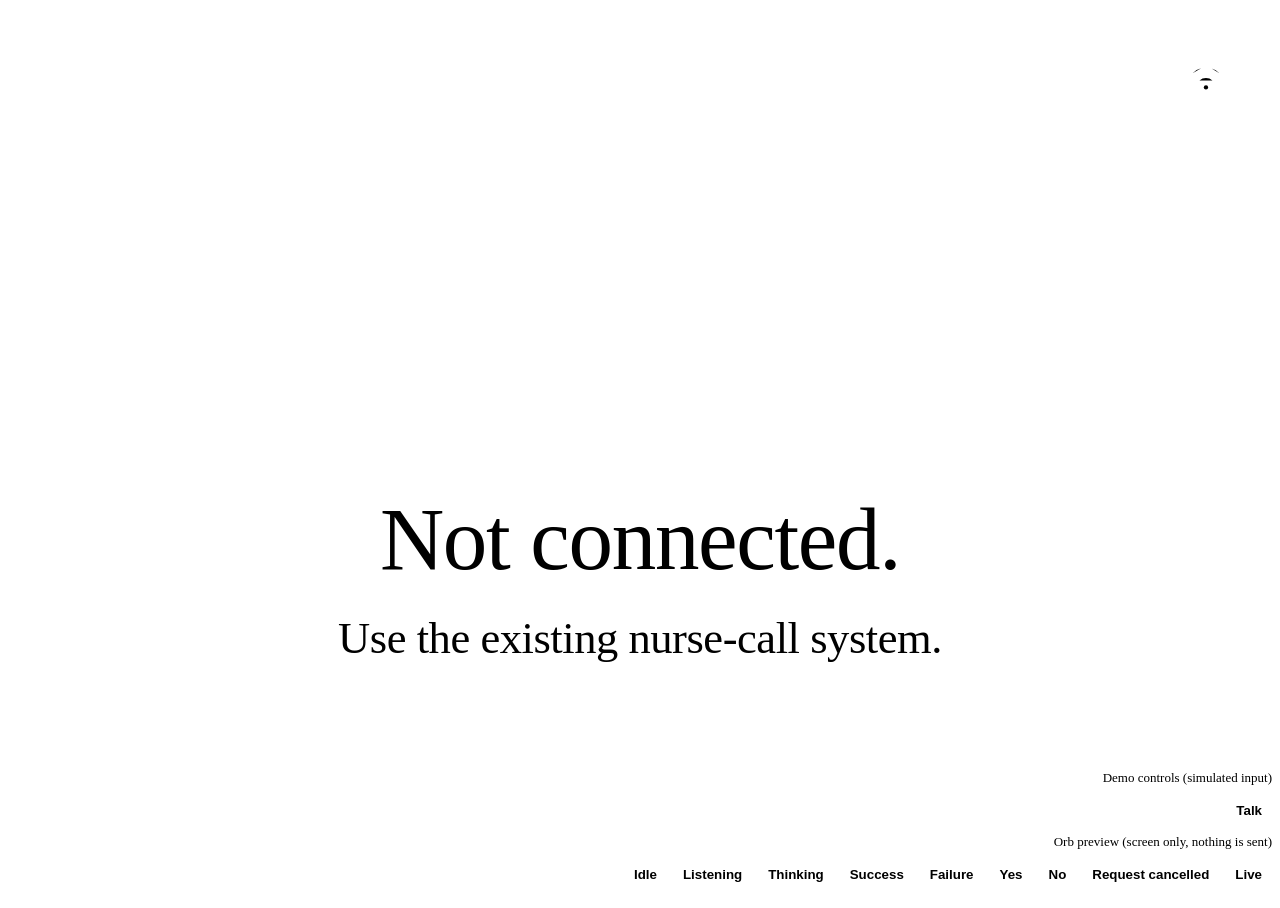
==== commit e62dca6d: "ui: room A/B/C button legend from display.actions, yes / no answer screens, request_cancelled screen" ====
--- a/web/room/index.html
+++ b/web/room/index.html
@@ -16,6 +16,9 @@
   body[data-view="confirm"] { --wash: var(--lilac-wash); }
   body[data-view="notified"], body[data-view="acked"] { --wash: var(--green-wash); }
   body[data-view="failed"], body[data-view="offline"] { --wash: var(--rose-wash); }
+  body[data-view="yes"] { --wash: var(--green-wash); }
+  body[data-view="no"] { --wash: var(--rose-wash); }
+  body[data-view="request_cancelled"] { --wash: var(--divider); }
 
   /* full-bleed: fills the whole display (1024x600 on the board), no frame */
   .screen { position: fixed; inset: 0; overflow: hidden; background: var(--canvas); }
@@ -41,7 +44,8 @@
   body[data-view="listening"] #v-listen, body[data-view="processing"] #v-listen,
   body[data-view="confirm"] #v-confirm,
   body[data-view="sending"] #v-done, body[data-view="notified"] #v-done, body[data-view="acked"] #v-done,
-  body[data-view="failed"] #v-done, body[data-view="offline"] #v-done { display: block; animation: in .25s ease both; }
+  body[data-view="failed"] #v-done, body[data-view="offline"] #v-done,
+  body[data-view="yes"] #v-done, body[data-view="no"] #v-done, body[data-view="request_cancelled"] #v-done { display: block; animation: in .25s ease both; }
   @keyframes in { from { opacity: 0; } }
 
   .t { position: absolute; left: 0; right: 0; text-align: center; margin: 0; padding: 0 calc(24 * var(--px)); }
@@ -69,11 +73,27 @@
     gap: calc(14 * var(--px)); font-size: calc(20 * var(--px)); color: #333; white-space: nowrap; }
   .pill .ico { width: calc(28 * var(--px)); height: calc(28 * var(--px)); }
   .btns { position: absolute; left: calc(40 * var(--px)); right: calc(27 * var(--px)); top: calc(390 * var(--px));
-    display: grid; grid-template-columns: 201fr 187fr 187fr; gap: calc(21 * var(--px)); }
+    display: grid; grid-template-columns: repeat(3, minmax(0, 1fr)); gap: calc(21 * var(--px)); }
   .btns button { height: calc(62 * var(--px)); border-radius: calc(4 * var(--px)); border: calc(1.6 * var(--px)) solid #8E8A86; background: var(--surface);
-    display: flex; align-items: center; justify-content: center; gap: calc(14 * var(--px)); font-size: calc(22 * var(--px)); font-weight: 600; letter-spacing: -.01em; }
+    display: flex; align-items: center; justify-content: center; gap: calc(10 * var(--px)); font-size: calc(21 * var(--px)); font-weight: 600; letter-spacing: -.01em; white-space: nowrap; }
   .btns button .ico { width: calc(28 * var(--px)); height: calc(28 * var(--px)); stroke-width: 2.2; }
-  .btns .yes { background: #161616; border-color: #161616; color: #fff; }
+  .btns .yes { background: var(--ink); border-color: var(--ink); color: var(--on-ink); }
+  .btns button:disabled, .legend .off { opacity: .32; }
+
+  /* the Modulino's three buttons, in their physical order A B C */
+  .key { display: inline-grid; place-items: center; flex: none; width: calc(34 * var(--px)); height: calc(34 * var(--px));
+    border: calc(1.6 * var(--px)) solid currentColor; border-radius: calc(6 * var(--px)); font-size: calc(18 * var(--px)); font-weight: 600; line-height: 1; }
+  .legend { position: absolute; left: 0; right: 0; top: calc(50% + (404 - 239) * var(--px)); display: flex; justify-content: center;
+    gap: calc(44 * var(--px)); margin: 0; padding: 0; list-style: none; z-index: 3; }
+  .legend li { display: flex; align-items: center; gap: calc(12 * var(--px)); font-size: calc(22 * var(--px)); color: var(--ink); white-space: nowrap; }
+  .legend[hidden], body[data-view="confirm"] .legend, body[data-view="offline"] .legend { display: none; }
+
+  /* a spoken yes / no: the answer itself, large enough to read from across the room */
+  body[data-view="yes"] #doneHead, body[data-view="no"] #doneHead { font-size: calc(110 * var(--px)); letter-spacing: -.02em; }
+  body[data-view="yes"] .orb, body[data-view="no"] .orb { --y: 150; --s: 220; }
+  body[data-view="yes"] .txt, body[data-view="no"] .txt { top: calc(236 * var(--px)); }
+  body[data-view="no"] .orb { --orb-idle: #E0697B; }
+  body[data-view="request_cancelled"] .orb { --orb-idle: #A8A29C; }   /* grey: withdrawn, not failed */
 
   /* sending / notified / acknowledged / failed / offline */
   body[data-view="failed"] #v-done h1, body[data-view="offline"] #v-done h1 { color: var(--rose-ink); }
@@ -138,12 +158,12 @@
   <section class="view" id="v-confirm" aria-live="polite">
     <p class="t gray ask">Did you mean…</p>
     <div class="card"><span id="cardIcon"></span><span class="sep" id="cardSep"></span><span class="phrase" id="phrase"></span></div>
-    <p class="t gray hint">Say “yes” to confirm, or “no” to try again.</p>
+    <p class="t gray hint">Press B to send it, or C if it’s wrong.</p>
     <div class="pill" id="pill"><svg class="ico"><use href="#i-speaker"/></svg>Playing aloud…</div>
     <div class="btns">
-      <button data-a="retry"><svg class="ico"><use href="#i-retry"/></svg>Try again</button>
-      <button data-a="cancel"><svg class="ico"><use href="#i-x"/></svg>No</button>
-      <button class="yes" data-a="confirm"><svg class="ico"><use href="#i-check"/></svg>Yes</button>
+      <button data-a="retry" data-k="talk"><span class="key">A</span>Say it again</button>
+      <button class="yes" data-a="confirm" data-k="confirm"><span class="key">B</span>Yes, send</button>
+      <button data-a="cancel" data-k="cancel"><span class="key">C</span>No, don’t send</button>
     </div>
   </section>
 
@@ -153,6 +173,12 @@
       <p class="t gray sub" id="doneSub"></p>
     </div>
   </section>
+
+  <ul class="legend" id="legend" hidden aria-label="Buttons">
+    <li data-k="talk"><span class="key">A</span><span>Talk</span></li>
+    <li data-k="confirm"><span class="key">B</span><span id="legB">Confirm</span></li>
+    <li data-k="cancel"><span class="key">C</span><span id="legC">Cancel</span></li>
+  </ul>
 </div>
 
 <section class="demo" id="demo" hidden aria-label="Demo controls">
@@ -160,7 +186,8 @@
   <button data-a="talk">Talk</button>
   <span>Orb preview (screen only, nothing is sent)</span>
   <button data-p="ready">Idle</button><button data-p="listening">Listening</button><button data-p="processing">Thinking</button>
-  <button data-p="notified">Success</button><button data-p="failed">Failure</button><button data-p="">Live</button>
+  <button data-p="notified">Success</button><button data-p="failed">Failure</button>
+  <button data-p="yes">Yes</button><button data-p="no">No</button><button data-p="request_cancelled">Request cancelled</button><button data-p="">Live</button>
 </section>
 
 <script>
@@ -185,6 +212,9 @@
   acked:    ["success", "Your nurse acknowledged your request.", ""],
   failed:   ["error", "Unable to notify your nurse.", "Use the existing nurse-call system."],
   offline:  ["error", "Not connected.", "Use the existing nurse-call system."],
+  yes:      ["success", "Yes", ""],
+  no:       ["idle", "No", ""],
+  request_cancelled: ["idle", "Request cancelled.", "If you still need something, just ask again."],
 };
 const RECENT_MS = 60000, PILL_MS = 4000;
 let current = "", retryUntil = 0, lastKey = "", last = null, confirmSince = 0;
@@ -213,12 +243,13 @@
 function show(key, s) {
   const intent = s && (s.display ? s.display.intent : s.last && s.last.intent);
   const it = s && (s.intents || []).find(i => i.id === intent);
-  const sig = key + (it ? it.id : "") + (s && s.display ? s.display.event_id : "");
+  const sig = key + (it ? it.id : "") + (s && s.display ? s.display.event_id + JSON.stringify(s.display.actions || null) : "");
   if (key === "confirm") $("pill").hidden = !!(s && s.display) || Date.now() - confirmSince > PILL_MS;
   if (sig === current) return;
   if (key === "confirm") { confirmSince = Date.now(); $("pill").hidden = !!(s && s.display); }
   current = sig;
   document.body.dataset.view = key;
+  $("orb").colMode = "";   // re-read --orb-* even when the mode name stays the same (no / request_cancelled are both idle)
   $("orb").setAttribute("mode", DONE[key] ? DONE[key][0] : key === "listening" ? "listening" : key === "processing" ? "thinking" : key === "confirm" ? "card" : "idle");
   $("readyHead").textContent = key === "retry" ? "I didn’t understand." : key === "cancelled" ? "Okay, not sent." : "What do you need?";
   $("readySub").textContent = key === "retry" ? "Please try again." : key === "cancelled" ? "Say something whenever you’re ready." : "Just speak, and I’ll let your nurse know.";
@@ -233,8 +264,23 @@
   }
   if (DONE[key]) {
     const [, head, sub] = DONE[key];
-    $("doneHead").textContent = head; $("doneSub").textContent = sub;
+    $("doneHead").textContent = key === "request_cancelled" && it ? `${it.label} request cancelled.` : head;
+    $("doneSub").textContent = sub;
   }
+  keys(key, s);
+}
+
+// A/B/C legend: shown only when the device says which buttons do something right now (display.actions)
+const PENDING = new Set(["sending", "notified", "acked"]);
+function keys(key, s) {
+  const a = s && s.display && s.display.actions;
+  $("legend").hidden = !a;
+  $("legC").textContent = PENDING.has(key) ? "Cancel request" : "Cancel";
+  document.querySelectorAll("[data-k]").forEach(el => {
+    const on = !a || !!a[el.dataset.k];
+    if (el.tagName === "BUTTON") el.disabled = !on; else el.classList.toggle("off", !on);
+    if (el.tagName === "LI") el.setAttribute("aria-disabled", String(!on));
+  });
 }
 
 // shrink a long phrase until it fits inside the card (mockup size is the maximum)
